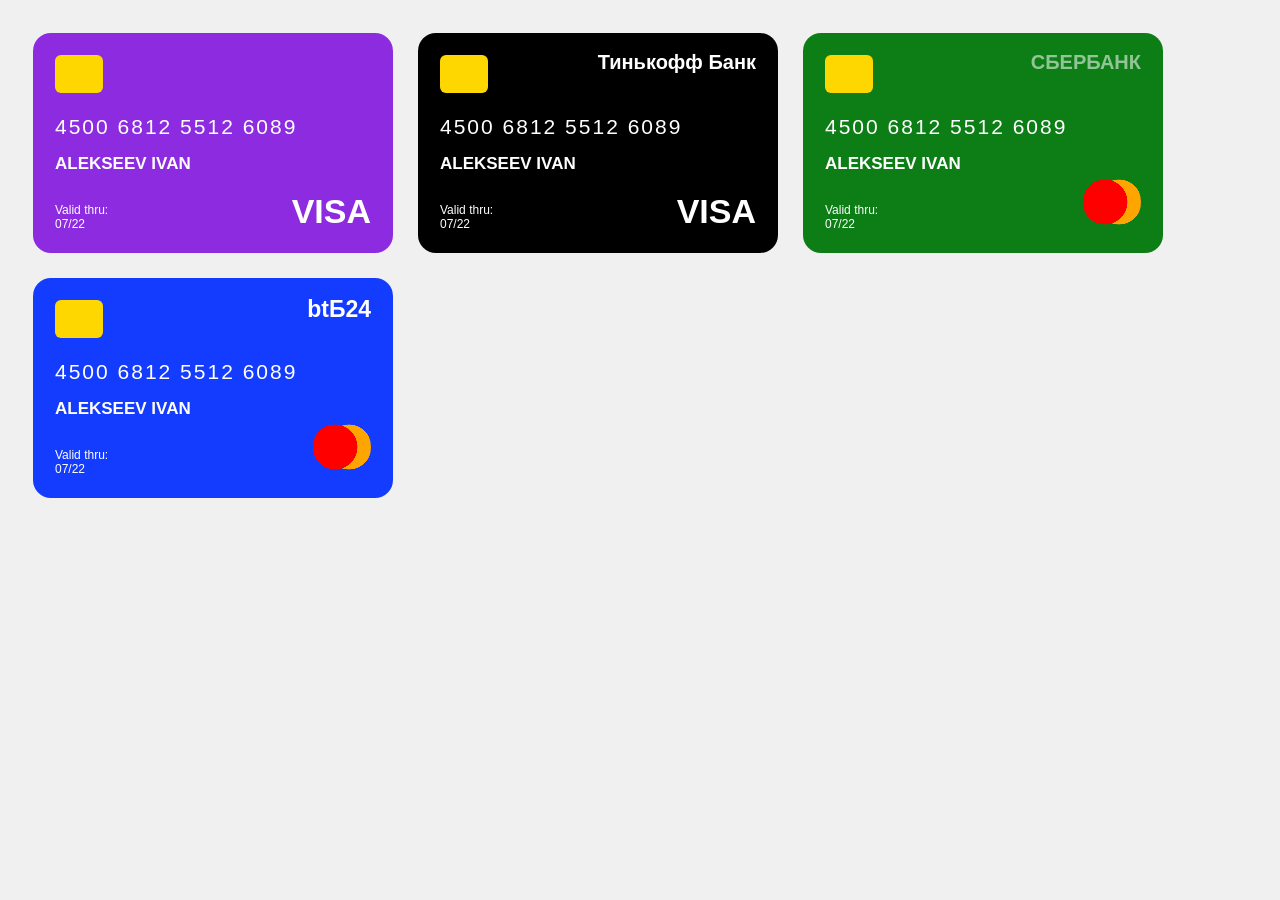
==== index.html @ 7c5c7c7b "mmmmm" ====
<!DOCTYPE html>
<html lang="tr">
<head>
<link rel="stylesheet" href="style.css">

<title>Kart duzeltmek</title>

</head>
<body>

<!-- Mor VISA -->
<div class="card purple">
    <div class="chip"></div>
    <div class="number">4500 6812 5512 6089</div>
    <div class="name">ALEKSEEV IVAN</div>
    <div class="valid">Valid thru:<br>07/22</div>
    <div class="brand visa">VISA</div>
</div>

<!-- Siyah Tinkoff VISA -->
<div class="card black">
    <div class="bank">Тинькофф Банк</div>
    <div class="chip"></div>
    <div class="number">4500 6812 5512 6089</div>
    <div class="name">ALEKSEEV IVAN</div>
    <div class="valid">Valid thru:<br>07/22</div>
    <div class="brand visa">VISA</div>
</div>

<!-- Yeşil Sberbank  VISA -->
<div class="card green">
    <div class="bank sber">СБЕРБАНК</div>
    <div class="chip"></div>
    <div class="number">4500 6812 5512 6089</div>
    <div class="name">ALEKSEEV IVAN</div>
    <div class="valid">Valid thru:<br>07/22</div>
    <div class="brand mc"></div>
</div>

<!-- Mavi VTB  VISA -->
<div class="card blue">
    <div class="bank vtb">btБ24</div>
    <div class="chip"></div>
    <div class="number">4500 6812 5512 6089</div>
    <div class="name">ALEKSEEV IVAN</div>
    <div class="valid">Valid thru:<br>07/22</div>
    <div class="brand mc"></div>
</div>

</body>
</html>
---- style.css ----
body {
    display: flex;
    flex-wrap: wrap;
    gap: 25px;
    background: #f0f0f0;
    padding: 25px;
    font-family: Arial, sans-serif;
}

.card {
    width: 360px;
    height: 220px;
    border-radius: 18px;
    padding: 22px;
    color: white;
    position: relative;
    box-sizing: border-box;
}

.purple { background: #8d2be0; }
.black  { background: #000; }
.green  { background: #0d7e15; }
.blue   { background: #143CFF; }

.chip {
    width: 48px;
    height: 38px;
    background: gold;
    border-radius: 6px;
    margin-bottom: 22px;
}

.number {
    font-size: 21px;
    letter-spacing: 2px;
    margin: 15px 0;
}

.name {
    font-size: 17px;
    font-weight: bold;
    margin-bottom: 22px;
}

.valid {
    font-size: 12px;
    position: absolute;
    bottom: 22px;
}

.brand {
    position: absolute;
    right: 22px;
    bottom: 22px;
    font-weight: bold;
}

.visa {
    font-size: 34px;
}

.bank {
    position: absolute;
    right: 22px;
    top: 18px;
    font-size: 20px;
    font-weight: bold;
}

.sber { opacity: 0.55; }
.vtb  { font-size: 23px; }

/* MasterCard logosu */
.mc {
    width: 58px;
    height: 58px;
    background:
        radial-gradient(circle at 22px 29px, red 48%, transparent 49%),
        radial-gradient(circle at 36px 29px, orange 48%, transparent 49%);
    border-radius: 50%;
}
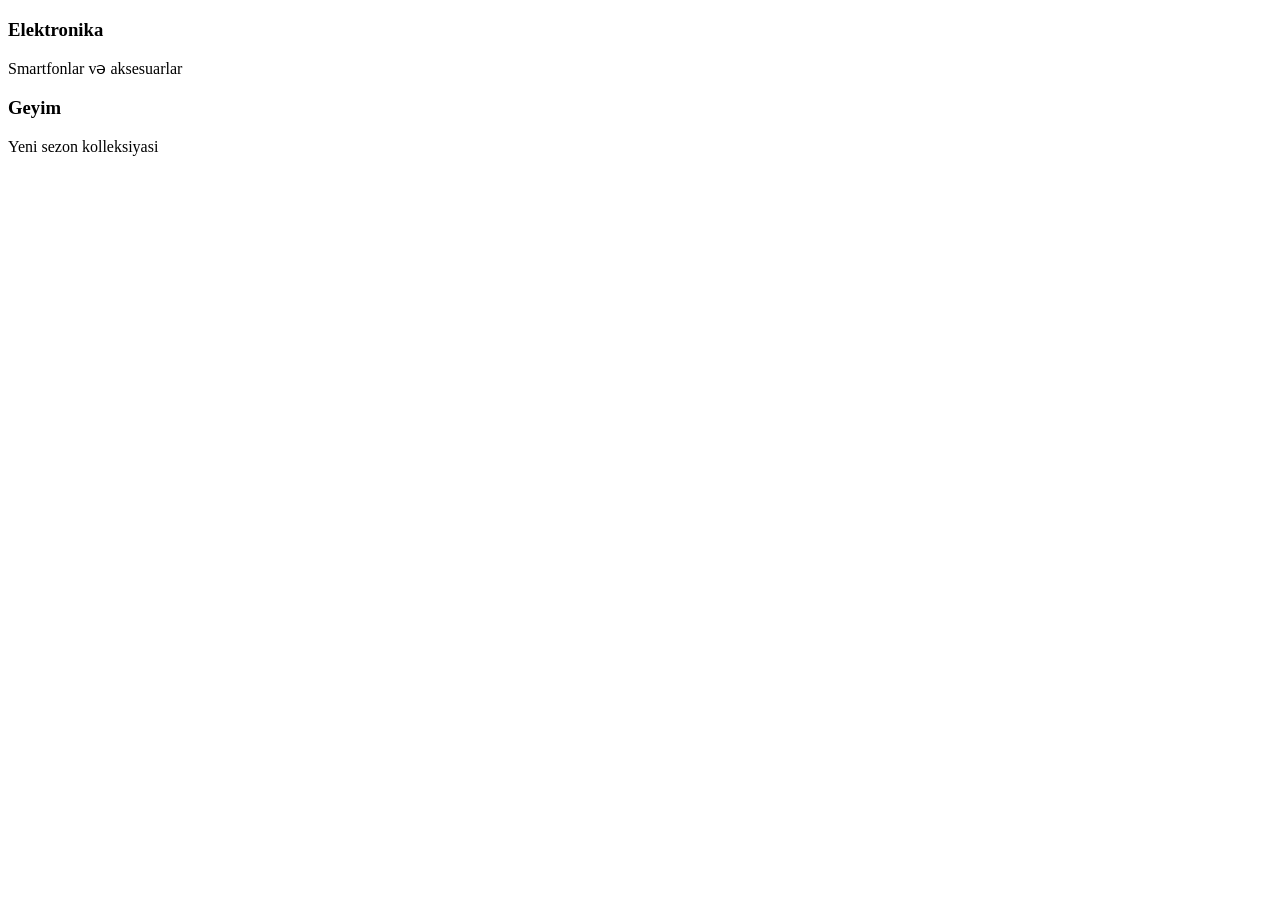
==== commit edbf10a8: "tapsiriq" ====
--- a/index.html
+++ b/index.html
@@ -1,51 +1,42 @@
 <!DOCTYPE html>
 <html lang="tr">
+
 <head>
-<link rel="stylesheet" href="style.css">
-
-<title>Kart duzeltmek</title>
-
+    <title>document</title>
+    <link rel="stylesheet" href="/style.css">
 </head>
 <body>
+    
 
-<!-- Mor VISA -->
-<div class="card purple">
-    <div class="chip"></div>
-    <div class="number">4500 6812 5512 6089</div>
-    <div class="name">ALEKSEEV IVAN</div>
-    <div class="valid">Valid thru:<br>07/22</div>
-    <div class="brand visa">VISA</div>
-</div>
+    <!-- <div></div>
+     <h1>lorem500</h1> -->
 
-<!-- Siyah Tinkoff VISA -->
-<div class="card black">
-    <div class="bank">Тинькофф Банк</div>
-    <div class="chip"></div>
-    <div class="number">4500 6812 5512 6089</div>
-    <div class="name">ALEKSEEV IVAN</div>
-    <div class="valid">Valid thru:<br>07/22</div>
-    <div class="brand visa">VISA</div>
-</div>
+     <!-- <div class="main">
+        <div class="child box1">1</div>
+        <div class="child box2">2</div>
+        <div class="child box3">3</div>
+     </div> -->
 
-<!-- Yeşil Sberbank  VISA -->
-<div class="card green">
-    <div class="bank sber">СБЕРБАНК</div>
-    <div class="chip"></div>
-    <div class="number">4500 6812 5512 6089</div>
-    <div class="name">ALEKSEEV IVAN</div>
-    <div class="valid">Valid thru:<br>07/22</div>
-    <div class="brand mc"></div>
-</div>
 
-<!-- Mavi VTB  VISA -->
-<div class="card blue">
-    <div class="bank vtb">btБ24</div>
-    <div class="chip"></div>
-    <div class="number">4500 6812 5512 6089</div>
-    <div class="name">ALEKSEEV IVAN</div>
-    <div class="valid">Valid thru:<br>07/22</div>
-    <div class="brand mc"></div>
-</div>
 
-</body>
-</html>
+<div class="shop-container">
+    <div class="product-card">
+        <h3>Elektronika</h3>
+        <p>Smartfonlar və aksesuarlar</p>
+    </div>
+    
+    <div class="product-card">
+        <h3>Geyim</h3>
+        <p>Yeni sezon kolleksiyasi</p>
+    </div>
+
+    </div>
+
+
+
+
+
+
+
+
+</body>
--- a/style.css
+++ b/style.css
@@ -1,81 +1,79 @@
-body {
-    display: flex;
-    flex-wrap: wrap;
-    gap: 25px;
-    background: #f0f0f0;
-    padding: 25px;
-    font-family: Arial, sans-serif;
+/* div{ */
+
+    /* width: 200px;
+    height: 200px;
+    background-color: brown; */
+    /* position: static; */
+    /* position: fixed; */
+
+/* } */
+
+/* h1{
+    padding-top: 200px;
+} */
+
+
+/* .main{
+    width: 800px;
+    height: 800px;
+    border: 10px solid black;
+    margin: 25px auto;
+    position: relative;
+    font-size: 50px;
+} */
+
+/* .child{
+    width: 150px;
+    height: 150px;
+    background-color: teal;
+    position: absolute;
+    margin: 5px;
+} */
+
+/* .box2{
+    width: 100px;
+    top: 50px;
+    background-color: brown;
+    /* z-index: 1; */
+    /* z-index: -1; */ 
+    
+/* } */
+/* 
+.box1{
+   z-index: 2;
+    background-color: green; */
+
+/* } */
+
+/* .box3{
+    background-color: yellow;
+    width: 50px;
+    top: 100px;
+z-index: 3; */
+
+/* } */
+
+
+
+
+
+product-card {
+    transition: transform 0.3s ease; 
+    padding: 200px;
+    border: 1px solid#dddddd;
+    border-radius: 8px;
+    background-color: yellow
 }
 
-.card {
-    width: 360px;
-    height: 220px;
-    border-radius: 18px;
-    padding: 22px;
-    color: white;
-    position: relative;
-    box-sizing: border-box;
+
+.product-card:hover {
+    transform: translateY(-5px); 
+    box-shadow: 0 10px 20px rgba(35, 24, 12, 0.1);
 }
 
-.purple { background: #8d2be0; }
-.black  { background: #000; }
-.green  { background: #0d7e15; }
-.blue   { background: #143CFF; }
 
-.chip {
-    width: 48px;
-    height: 38px;
-    background: gold;
-    border-radius: 6px;
-    margin-bottom: 22px;
-}
 
-.number {
-    font-size: 21px;
-    letter-spacing: 2px;
-    margin: 15px 0;
-}
 
-.name {
-    font-size: 17px;
-    font-weight: bold;
-    margin-bottom: 22px;
-}
 
-.valid {
-    font-size: 12px;
-    position: absolute;
-    bottom: 22px;
-}
 
-.brand {
-    position: absolute;
-    right: 22px;
-    bottom: 22px;
-    font-weight: bold;
-}
 
-.visa {
-    font-size: 34px;
-}
-
-.bank {
-    position: absolute;
-    right: 22px;
-    top: 18px;
-    font-size: 20px;
-    font-weight: bold;
-}
-
-.sber { opacity: 0.55; }
-.vtb  { font-size: 23px; }
-
-/* MasterCard logosu */
-.mc {
-    width: 58px;
-    height: 58px;
-    background:
-        radial-gradient(circle at 22px 29px, red 48%, transparent 49%),
-        radial-gradient(circle at 36px 29px, orange 48%, transparent 49%);
-    border-radius: 50%;
-}
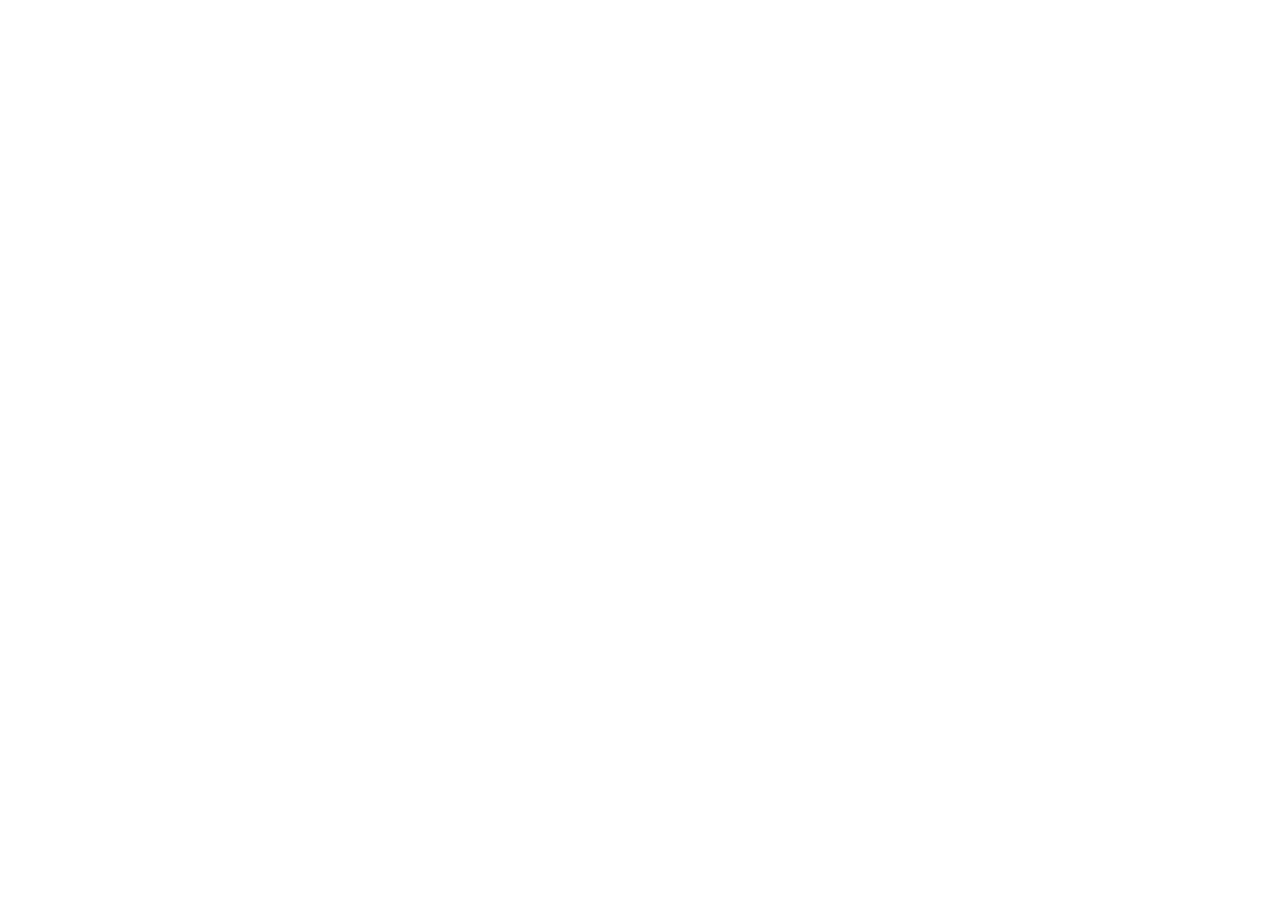
==== commit cffc08ae: "mesud" ====
--- a/index.html
+++ b/index.html
@@ -1,42 +1,12 @@
 <!DOCTYPE html>
-<html lang="tr">
-
+<html lang="en">
 <head>
-    <title>document</title>
-    <link rel="stylesheet" href="/style.css">
+  <meta charset="UTF-8">
+  <meta name="viewport" content="width=device-width, initial-scale=1.0">
+  <title>ev tapsirigi</title>
 </head>
 <body>
-    
-
-    <!-- <div></div>
-     <h1>lorem500</h1> -->
-
-     <!-- <div class="main">
-        <div class="child box1">1</div>
-        <div class="child box2">2</div>
-        <div class="child box3">3</div>
-     </div> -->
-
-
-
-<div class="shop-container">
-    <div class="product-card">
-        <h3>Elektronika</h3>
-        <p>Smartfonlar və aksesuarlar</p>
-    </div>
-    
-    <div class="product-card">
-        <h3>Geyim</h3>
-        <p>Yeni sezon kolleksiyasi</p>
-    </div>
-
-    </div>
-
-
-
-
-
-
-
-
-</body>+    <script src="app.js"></script>
+  
+</body>
+</html>
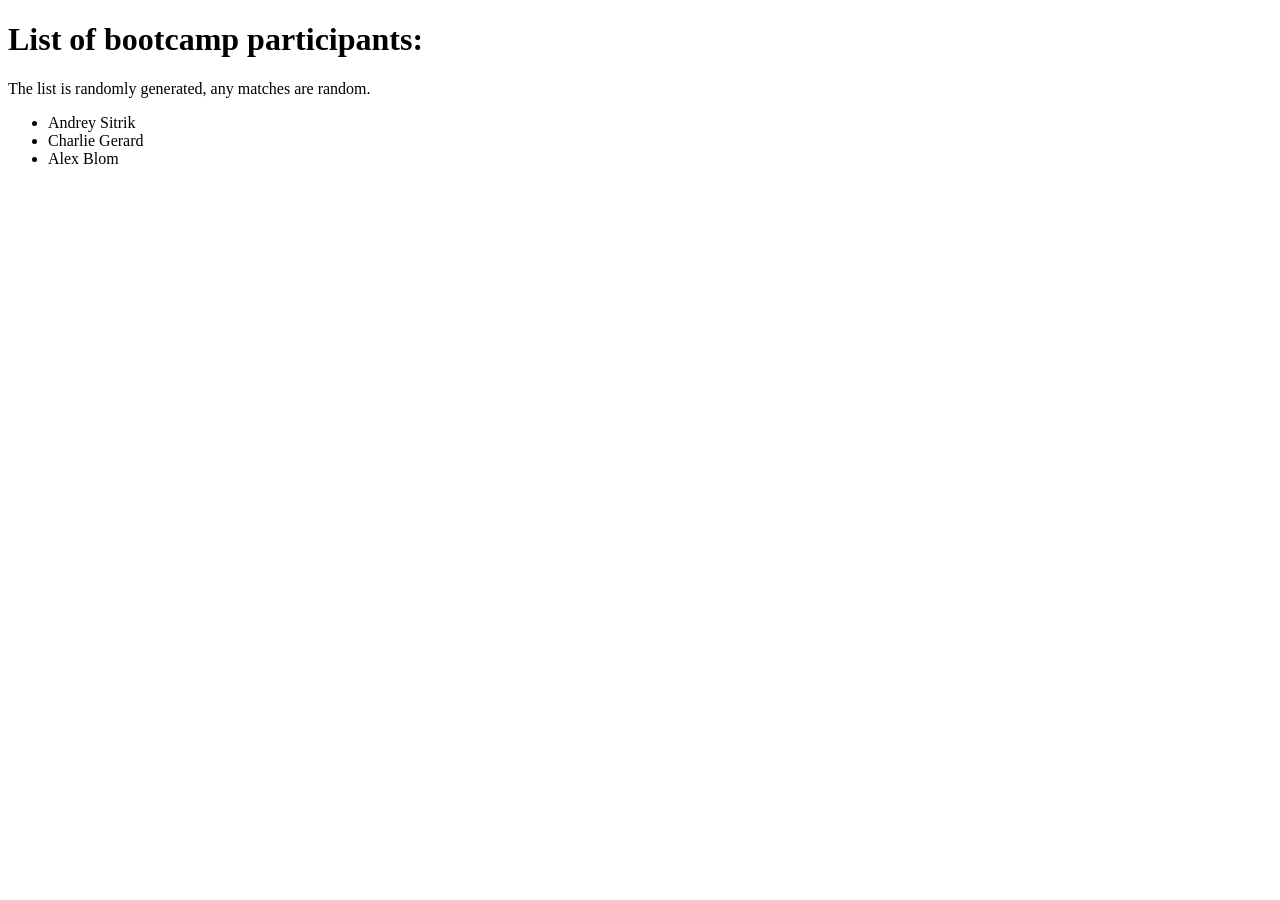
==== commit ab3b1016: "java43" ====
--- a/index.html
+++ b/index.html
@@ -7,6 +7,22 @@
 </head>
 <body>
     <script src="app.js"></script>
-  
+
+</script>
+<div class="container">
+        <h1>List of bootcamp participants:</h1>
+
+        <p>
+            The list is randomly generated, any matches are random.
+        </p>
+
+        <ul id="studentList">
+            <li>Andrey Sitrik</li>
+            <li>Charlie Gerard</li>
+            <li>Alex Blom</li>
+        </ul>
+    </div>
+
+    <script src="script.js"></script>
 </body>
 </html>
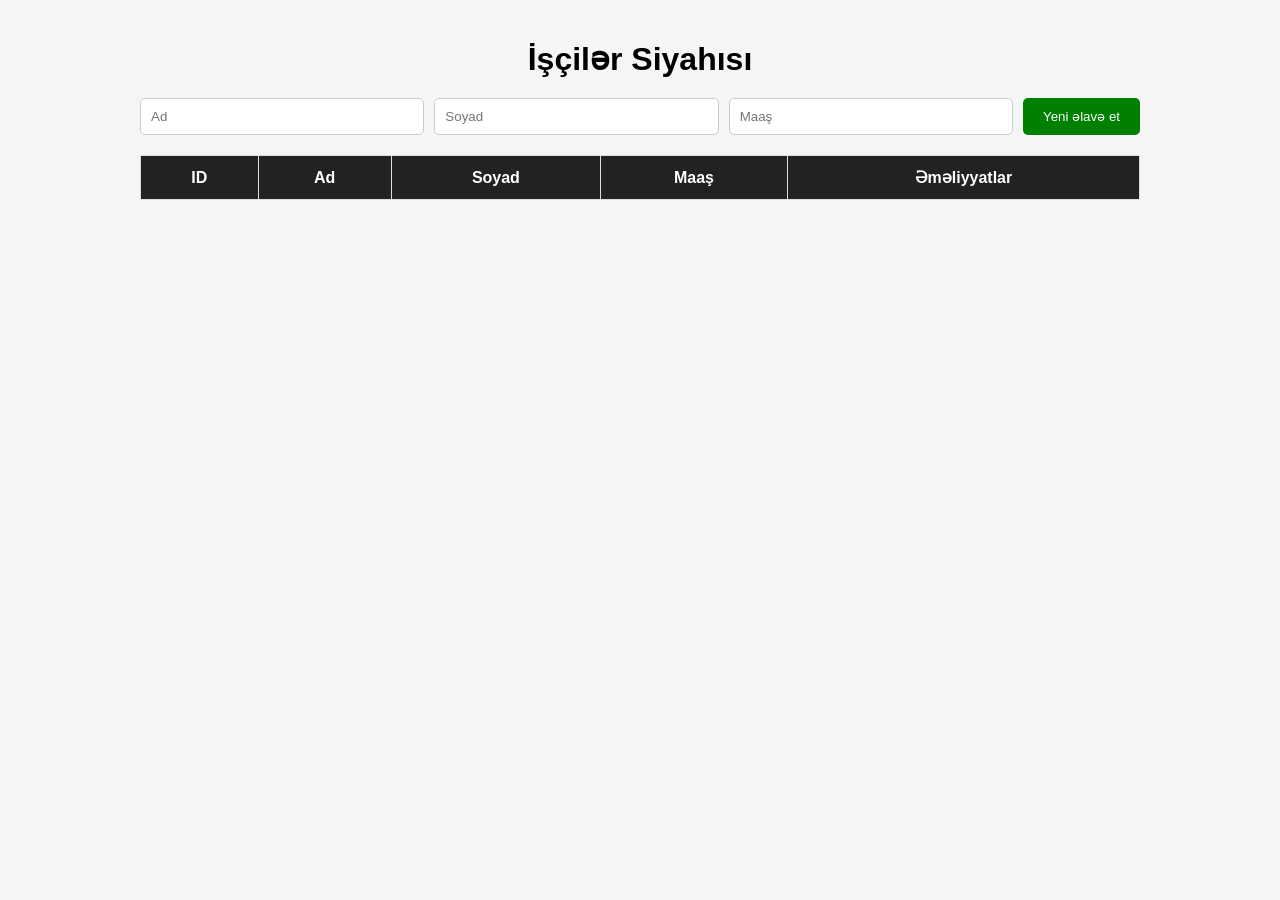
==== commit 94fe3f34: "tapsiriqqq" ====
--- a/index.html
+++ b/index.html
@@ -1,28 +1,42 @@
 <!DOCTYPE html>
-<html lang="en">
+<html lang="az">
 <head>
-  <meta charset="UTF-8">
-  <meta name="viewport" content="width=device-width, initial-scale=1.0">
-  <title>ev tapsirigi</title>
+    <meta charset="UTF-8">
+    <meta name="viewport" content="width=device-width, initial-scale=1.0">
+    <title>CRUD Table</title>
+    <link rel="stylesheet" href="style.css">
 </head>
 <body>
-    <script src="app.js"></script>
 
-</script>
 <div class="container">
-        <h1>List of bootcamp participants:</h1>
 
-        <p>
-            The list is randomly generated, any matches are random.
-        </p>
+    <h1>İşçilər Siyahısı</h1>
 
-        <ul id="studentList">
-            <li>Andrey Sitrik</li>
-            <li>Charlie Gerard</li>
-            <li>Alex Blom</li>
-        </ul>
+    <div class="form">
+        <input type="text" id="name" placeholder="Ad">
+        <input type="text" id="surname" placeholder="Soyad">
+        <input type="number" id="salary" placeholder="Maaş">
+        <button id="addBtn">Yeni əlavə et</button>
     </div>
 
-    <script src="script.js"></script>
+    <table>
+        <thead>
+            <tr>
+                <th>ID</th>
+                <th>Ad</th>
+                <th>Soyad</th>
+                <th>Maaş</th>
+                <th>Əməliyyatlar</th>
+            </tr>
+        </thead>
+
+        <tbody id="tbody">
+
+        </tbody>
+    </table>
+
+</div>
+
+<script src="script.js"></script>
 </body>
-</html>
+</html>
--- a/style.css
+++ b/style.css
@@ -0,0 +1,90 @@
+*{
+    margin:0;
+    padding:0;
+    box-sizing:border-box;
+    font-family:Arial, sans-serif;
+}
+
+body{
+    background:#f5f5f5;
+    padding:40px;
+}
+
+.container{
+    max-width:1000px;
+    margin:auto;
+}
+
+h1{
+    text-align:center;
+    margin-bottom:20px;
+}
+
+.form{
+    display:flex;
+    gap:10px;
+    margin-bottom:20px;
+}
+
+.form input{
+    flex:1;
+    padding:10px;
+    border:1px solid #ccc;
+    border-radius:5px;
+}
+
+#addBtn{
+    background:green;
+    color:white;
+    border:none;
+    padding:10px 20px;
+    border-radius:5px;
+    cursor:pointer;
+}
+
+table{
+    width:100%;
+    border-collapse:collapse;
+    background:white;
+}
+
+th,
+td{
+    border:1px solid #ddd;
+    padding:12px;
+    text-align:center;
+}
+
+th{
+    background:#222;
+    color:white;
+}
+
+.delete{
+    background:red;
+    color:white;
+    border:none;
+    padding:8px 12px;
+    border-radius:4px;
+    cursor:pointer;
+}
+
+.edit{
+    background:orange;
+    color:white;
+    border:none;
+    padding:8px 12px;
+    border-radius:4px;
+    cursor:pointer;
+    margin-left:5px;
+}
+
+.save{
+    background:blue;
+    color:white;
+    border:none;
+    padding:8px 12px;
+    border-radius:4px;
+    cursor:pointer;
+    margin-left:5px;
+}
